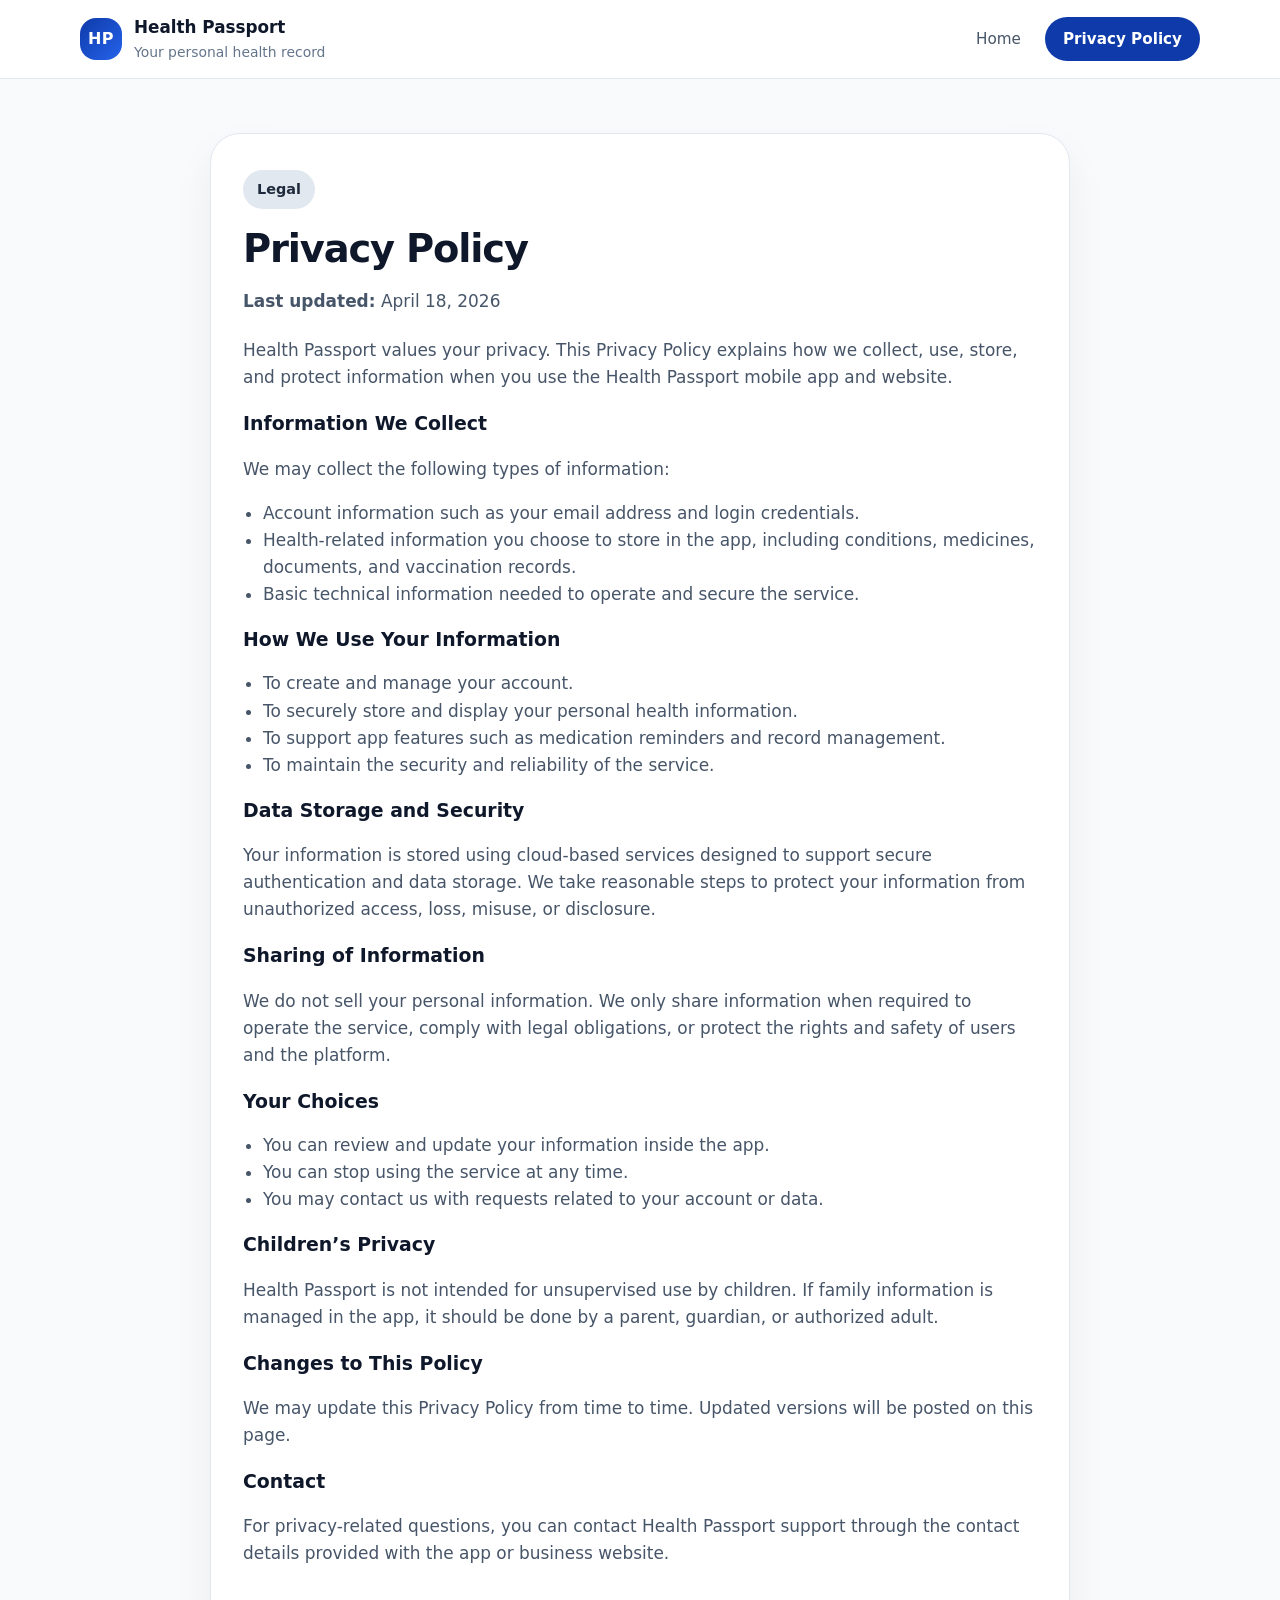
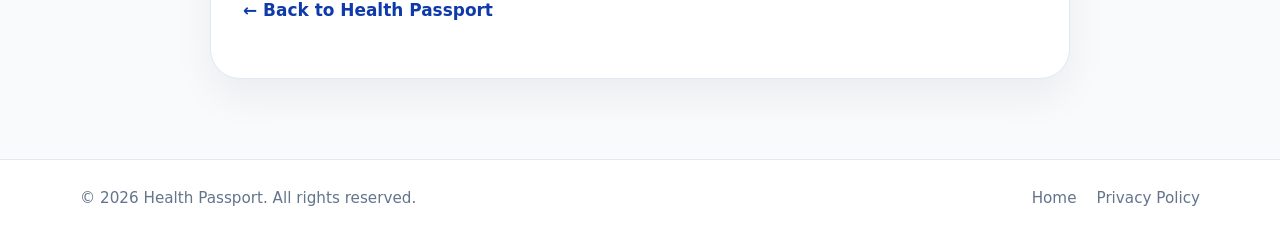
==== privacy.html @ 1b987923 "Add files via upload" ====
<!DOCTYPE html>
<html lang="en">
<head>
  <meta charset="UTF-8" />
  <meta name="viewport" content="width=device-width, initial-scale=1.0"/>
  <title>Privacy Policy | Health Passport</title>
  <meta name="description" content="Privacy Policy for Health Passport." />
  <link rel="stylesheet" href="style.css" />
</head>
<body>
  <header class="site-header">
    <div class="container nav">
      <a href="index.html" class="brand">
        <div class="brand-mark">HP</div>
        <div>
          <div class="brand-name">Health Passport</div>
          <div class="brand-sub">Your personal health record</div>
        </div>
      </a>
      <nav class="nav-links">
        <a href="index.html">Home</a>
        <a href="privacy.html" class="nav-button">Privacy Policy</a>
      </nav>
    </div>
  </header>

  <main class="policy-main">
    <div class="container policy-card">
      <span class="eyebrow dark">Legal</span>
      <h1>Privacy Policy</h1>
      <p class="policy-updated"><strong>Last updated:</strong> April 18, 2026</p>

      <p>
        Health Passport values your privacy. This Privacy Policy explains how we collect,
        use, store, and protect information when you use the Health Passport mobile app and website.
      </p>

      <h2>Information We Collect</h2>
      <p>We may collect the following types of information:</p>
      <ul>
        <li>Account information such as your email address and login credentials.</li>
        <li>Health-related information you choose to store in the app, including conditions, medicines, documents, and vaccination records.</li>
        <li>Basic technical information needed to operate and secure the service.</li>
      </ul>

      <h2>How We Use Your Information</h2>
      <ul>
        <li>To create and manage your account.</li>
        <li>To securely store and display your personal health information.</li>
        <li>To support app features such as medication reminders and record management.</li>
        <li>To maintain the security and reliability of the service.</li>
      </ul>

      <h2>Data Storage and Security</h2>
      <p>
        Your information is stored using cloud-based services designed to support secure
        authentication and data storage. We take reasonable steps to protect your information
        from unauthorized access, loss, misuse, or disclosure.
      </p>

      <h2>Sharing of Information</h2>
      <p>
        We do not sell your personal information. We only share information when required
        to operate the service, comply with legal obligations, or protect the rights and safety
        of users and the platform.
      </p>

      <h2>Your Choices</h2>
      <ul>
        <li>You can review and update your information inside the app.</li>
        <li>You can stop using the service at any time.</li>
        <li>You may contact us with requests related to your account or data.</li>
      </ul>

      <h2>Children’s Privacy</h2>
      <p>
        Health Passport is not intended for unsupervised use by children. If family information
        is managed in the app, it should be done by a parent, guardian, or authorized adult.
      </p>

      <h2>Changes to This Policy</h2>
      <p>
        We may update this Privacy Policy from time to time. Updated versions will be posted on this page.
      </p>

      <h2>Contact</h2>
      <p>
        For privacy-related questions, you can contact Health Passport support through the contact details
        provided with the app or business website.
      </p>

      <p class="back-link"><a href="index.html">← Back to Health Passport</a></p>
    </div>
  </main>

  <footer class="site-footer">
    <div class="container footer-row">
      <div>© 2026 Health Passport. All rights reserved.</div>
      <div class="footer-links">
        <a href="index.html">Home</a>
        <a href="privacy.html">Privacy Policy</a>
      </div>
    </div>
  </footer>
</body>
</html>
---- style.css ----
* {
  box-sizing: border-box;
}

html {
  scroll-behavior: smooth;
}

body {
  margin: 0;
  font-family: Inter, system-ui, -apple-system, BlinkMacSystemFont, "Segoe UI", sans-serif;
  color: #0f172a;
  background: #f8fafc;
  line-height: 1.6;
}

a {
  color: inherit;
  text-decoration: none;
}

.container {
  width: min(1120px, calc(100% - 40px));
  margin: 0 auto;
}

.site-header {
  position: sticky;
  top: 0;
  z-index: 50;
  background: rgba(255, 255, 255, 0.92);
  backdrop-filter: blur(12px);
  border-bottom: 1px solid #e2e8f0;
}

.nav {
  display: flex;
  align-items: center;
  justify-content: space-between;
  min-height: 78px;
  gap: 20px;
}

.brand {
  display: flex;
  align-items: center;
  gap: 12px;
}

.brand-mark {
  width: 42px;
  height: 42px;
  border-radius: 16px;
  display: grid;
  place-items: center;
  background: linear-gradient(135deg, #0f3aa9, #2563eb);
  color: #fff;
  font-weight: 800;
  letter-spacing: 0.02em;
}

.brand-name {
  font-size: 1.05rem;
  font-weight: 700;
}

.brand-sub {
  font-size: 0.87rem;
  color: #64748b;
}

.nav-links {
  display: flex;
  align-items: center;
  gap: 24px;
  color: #475569;
  font-size: 0.95rem;
}

.nav-links a:hover {
  color: #0f172a;
}

.nav-button {
  padding: 10px 18px;
  border-radius: 999px;
  background: #0f3aa9;
  color: #fff !important;
  font-weight: 700;
}

.hero {
  padding: 84px 0 72px;
  background:
    radial-gradient(circle at top right, rgba(37, 99, 235, 0.16), transparent 28%),
    linear-gradient(180deg, #ffffff 0%, #f8fbff 100%);
}

.hero-grid {
  display: grid;
  grid-template-columns: 1.15fr 0.85fr;
  align-items: center;
  gap: 48px;
}

.eyebrow {
  display: inline-block;
  padding: 8px 14px;
  border-radius: 999px;
  background: #dbeafe;
  color: #0f3aa9;
  font-size: 0.9rem;
  font-weight: 700;
  margin-bottom: 18px;
}

.eyebrow.dark {
  background: #e2e8f0;
  color: #1e293b;
}

.hero h1 {
  font-size: clamp(2.5rem, 4.6vw, 4.4rem);
  line-height: 1.08;
  letter-spacing: -0.03em;
  margin: 0 0 18px;
  max-width: 720px;
}

.hero-text,
.section-copy,
.section-head p,
.faq-item p,
.policy-card p,
.policy-card li {
  color: #475569;
  font-size: 1.06rem;
}

.hero-actions {
  display: flex;
  flex-wrap: wrap;
  gap: 14px;
  margin-top: 28px;
}

.primary-btn,
.secondary-btn {
  display: inline-flex;
  align-items: center;
  justify-content: center;
  min-height: 50px;
  padding: 0 22px;
  border-radius: 16px;
  font-weight: 700;
  transition: transform 0.18s ease, opacity 0.18s ease;
}

.primary-btn:hover,
.secondary-btn:hover,
.nav-button:hover {
  transform: translateY(-1px);
  opacity: 0.97;
}

.primary-btn {
  background: linear-gradient(135deg, #0f3aa9, #2563eb);
  color: #fff;
  box-shadow: 0 12px 30px rgba(37, 99, 235, 0.18);
}

.secondary-btn {
  background: #fff;
  color: #0f172a;
  border: 1px solid #cbd5e1;
}

.white-btn {
  background: #fff;
  color: #0f172a;
}

.hero-stats {
  margin-top: 28px;
  display: grid;
  grid-template-columns: repeat(3, minmax(0, 1fr));
  gap: 18px;
  max-width: 640px;
}

.hero-stats div {
  background: rgba(255, 255, 255, 0.78);
  border: 1px solid #e2e8f0;
  border-radius: 20px;
  padding: 16px 18px;
}

.hero-stats strong {
  display: block;
  font-size: 1.08rem;
  margin-bottom: 4px;
}

.hero-stats span {
  color: #64748b;
  font-size: 0.93rem;
}

.phone-wrap {
  position: relative;
  display: flex;
  justify-content: center;
}

.phone-glow {
  position: absolute;
  inset: 20px 10px 0 10px;
  background: radial-gradient(circle, rgba(37, 99, 235, 0.28), rgba(14, 165, 233, 0.12), transparent 70%);
  filter: blur(28px);
}

.phone {
  position: relative;
  width: min(370px, 100%);
  border-radius: 36px;
  background: #fff;
  box-shadow: 0 24px 60px rgba(15, 23, 42, 0.14);
  border: 1px solid #dbeafe;
  overflow: hidden;
}

.phone-top {
  text-align: center;
  padding: 18px 16px;
  font-weight: 700;
  background: #ffffff;
  border-bottom: 1px solid #e2e8f0;
}

.phone-body {
  padding: 20px;
  background: linear-gradient(180deg, #f8fbff 0%, #ffffff 100%);
}

.mini-grid {
  display: grid;
  grid-template-columns: repeat(2, minmax(0, 1fr));
  gap: 14px;
}

.mini-card {
  background: #fff;
  border: 1px solid #e2e8f0;
  border-radius: 22px;
  padding: 16px;
  margin-bottom: 14px;
  box-shadow: 0 10px 24px rgba(15, 23, 42, 0.04);
}

.highlight-card {
  background: linear-gradient(135deg, #0f3aa9, #2563eb);
  color: #fff;
  border: none;
}

.mini-label {
  font-size: 0.86rem;
  opacity: 0.82;
}

.mini-title {
  font-weight: 800;
  margin-top: 4px;
}

.mini-sub {
  font-size: 0.9rem;
  margin-top: 4px;
  opacity: 0.86;
}

.section {
  padding: 82px 0;
}

.section-light {
  background: #ffffff;
  border-top: 1px solid #e2e8f0;
  border-bottom: 1px solid #e2e8f0;
}

.section-dark {
  background: linear-gradient(135deg, #0f172a, #0f3aa9);
  color: #fff;
}

.section-head {
  text-align: center;
  max-width: 760px;
  margin: 0 auto 40px;
}

.section h2,
.section-head h2,
.policy-card h1 {
  font-size: clamp(2rem, 3vw, 3rem);
  line-height: 1.15;
  letter-spacing: -0.03em;
  margin: 0 0 12px;
}

.feature-grid {
  display: grid;
  grid-template-columns: repeat(5, minmax(0, 1fr));
  gap: 20px;
}

.feature-card {
  background: #f8fafc;
  border: 1px solid #e2e8f0;
  border-radius: 28px;
  padding: 26px;
  box-shadow: 0 12px 30px rgba(15, 23, 42, 0.04);
}

.icon-badge {
  width: 46px;
  height: 46px;
  border-radius: 16px;
  display: grid;
  place-items: center;
  background: #dbeafe;
  color: #0f3aa9;
  font-size: 1.6rem;
  margin-bottom: 16px;
}

.feature-card h3,
.faq-item h3,
.policy-card h2 {
  margin: 0 0 8px;
  font-size: 1.18rem;
}

.split {
  display: grid;
  grid-template-columns: 1fr 1fr;
  gap: 36px;
  align-items: start;
}

.trust-list,
.use-cases,
.faq-list {
  display: grid;
  gap: 16px;
}

.trust-item,
.use-case,
.faq-item {
  background: #fff;
  border: 1px solid #e2e8f0;
  border-radius: 22px;
  padding: 20px 22px;
  box-shadow: 0 10px 24px rgba(15, 23, 42, 0.04);
}

.section-dark .use-case {
  background: rgba(255,255,255,0.08);
  border-color: rgba(255,255,255,0.12);
  color: #f8fafc;
}

.section-copy-light {
  color: rgba(255,255,255,0.82);
}

.faq-wrap {
  max-width: 900px;
}

.final-cta {
  padding-top: 0;
}

.final-cta-box {
  background: linear-gradient(135deg, #0f3aa9, #0891b2);
  color: #fff;
  border-radius: 34px;
  padding: 38px 34px;
  display: flex;
  align-items: center;
  justify-content: space-between;
  gap: 24px;
  box-shadow: 0 20px 50px rgba(8, 145, 178, 0.24);
}

.final-cta-box h2 {
  margin-bottom: 10px;
}

.site-footer {
  border-top: 1px solid #e2e8f0;
  background: #fff;
}

.footer-row {
  min-height: 78px;
  display: flex;
  align-items: center;
  justify-content: space-between;
  gap: 18px;
  color: #64748b;
  font-size: 0.95rem;
}

.footer-links {
  display: flex;
  gap: 20px;
}

.footer-links a:hover {
  color: #0f172a;
}

.policy-main {
  padding: 54px 0 80px;
}

.policy-card {
  max-width: 860px;
  background: #fff;
  border: 1px solid #e2e8f0;
  border-radius: 30px;
  padding: 36px 32px;
  box-shadow: 0 18px 40px rgba(15, 23, 42, 0.06);
}

.policy-card ul {
  padding-left: 20px;
}

.policy-updated {
  margin-bottom: 22px;
}

.back-link {
  margin-top: 30px;
  font-weight: 700;
}

.back-link a {
  color: #0f3aa9;
}

@media (max-width: 1100px) {
  .feature-grid {
    grid-template-columns: repeat(3, minmax(0, 1fr));
  }
}

@media (max-width: 860px) {
  .nav {
    flex-direction: column;
    align-items: flex-start;
    padding: 14px 0;
  }

  .nav-links {
    width: 100%;
    flex-wrap: wrap;
    gap: 12px 18px;
  }

  .hero-grid,
  .split,
  .final-cta-box {
    grid-template-columns: 1fr;
    display: grid;
  }

  .hero-stats {
    grid-template-columns: 1fr;
  }

  .feature-grid {
    grid-template-columns: 1fr 1fr;
  }

  .footer-row {
    flex-direction: column;
    align-items: flex-start;
    padding: 18px 0;
  }
}

@media (max-width: 560px) {
  .container {
    width: min(100% - 28px, 1120px);
  }

  .hero {
    padding-top: 56px;
  }

  .feature-grid,
  .mini-grid {
    grid-template-columns: 1fr;
  }

  .primary-btn,
  .secondary-btn,
  .nav-button {
    width: 100%;
  }

  .hero-actions {
    flex-direction: column;
  }

  .phone {
    border-radius: 28px;
  }

  .policy-card {
    padding: 26px 20px;
  }
}
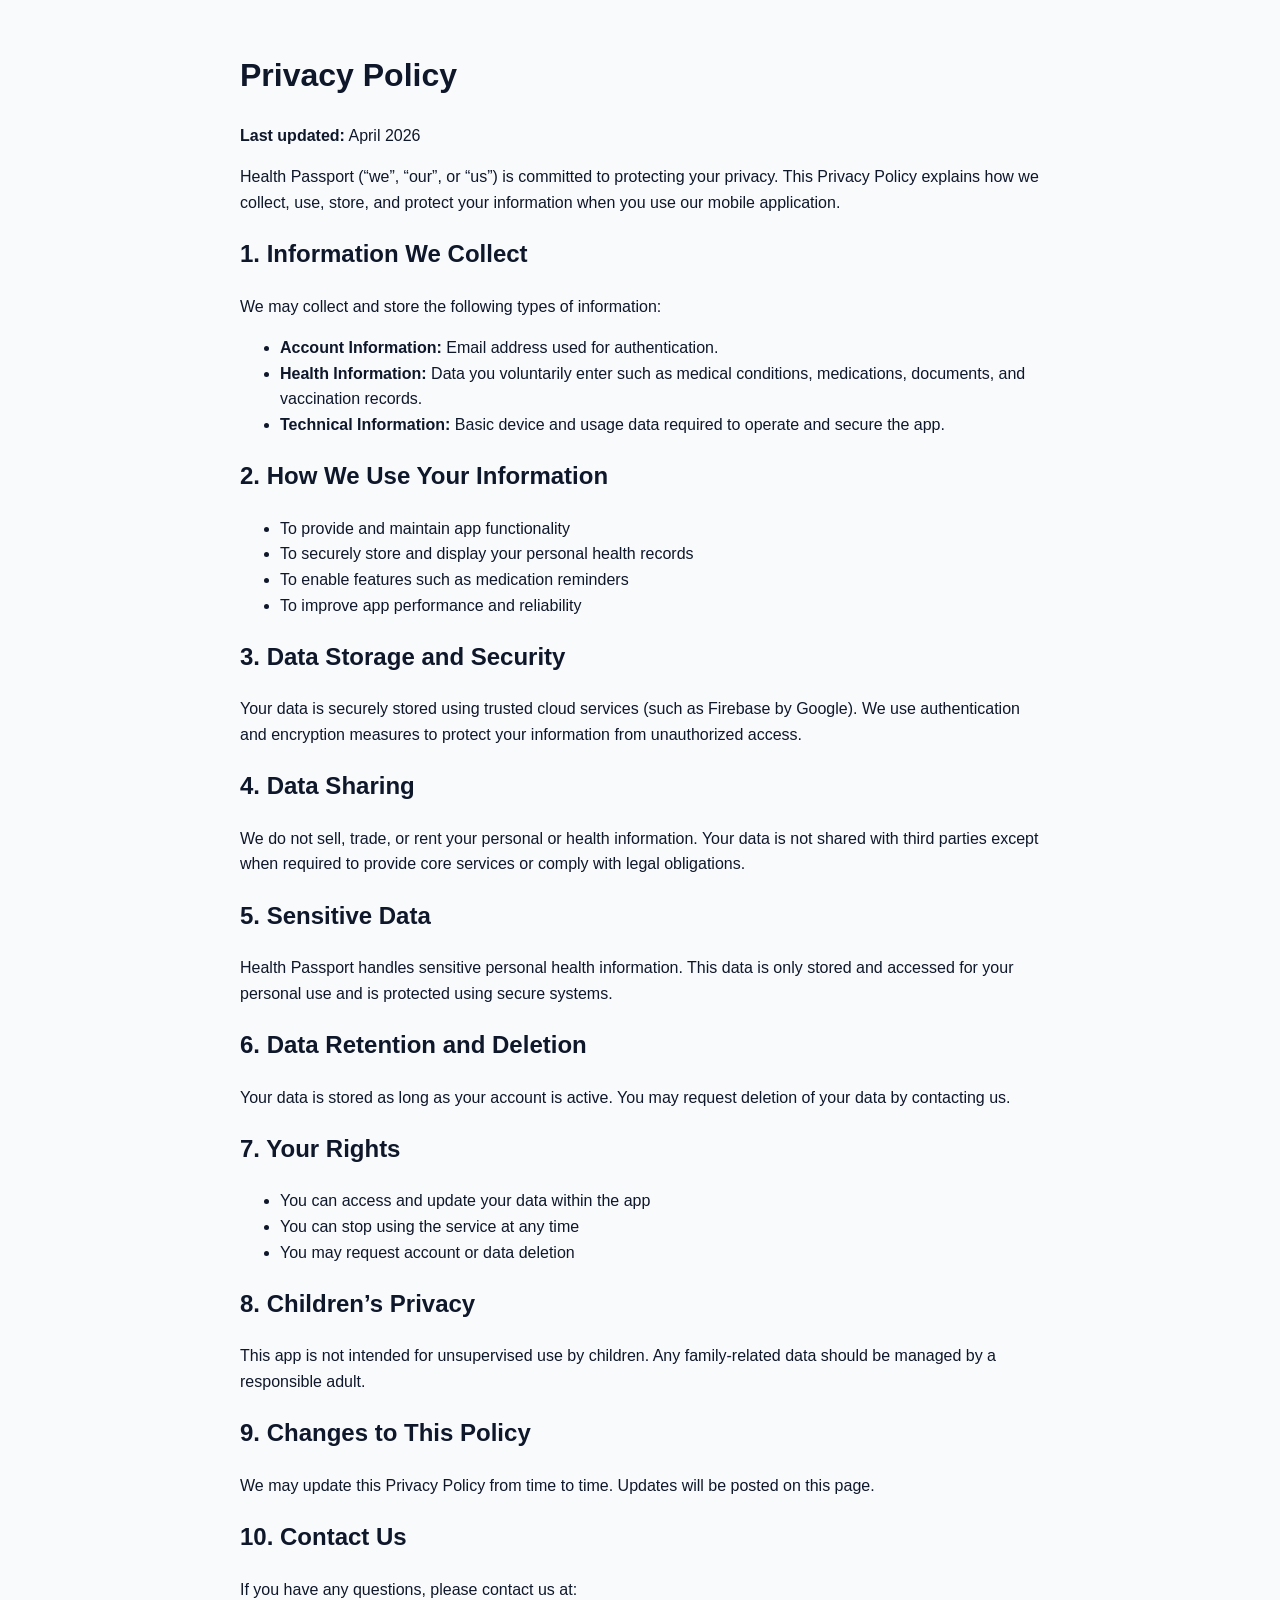
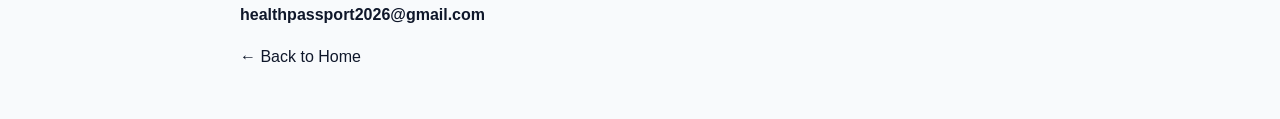
==== commit d86817d6: "Update privacy.html" ====
--- a/privacy.html
+++ b/privacy.html
@@ -4,103 +4,88 @@
   <meta charset="UTF-8" />
   <meta name="viewport" content="width=device-width, initial-scale=1.0"/>
   <title>Privacy Policy | Health Passport</title>
-  <meta name="description" content="Privacy Policy for Health Passport." />
   <link rel="stylesheet" href="style.css" />
 </head>
 <body>
-  <header class="site-header">
-    <div class="container nav">
-      <a href="index.html" class="brand">
-        <div class="brand-mark">HP</div>
-        <div>
-          <div class="brand-name">Health Passport</div>
-          <div class="brand-sub">Your personal health record</div>
-        </div>
-      </a>
-      <nav class="nav-links">
-        <a href="index.html">Home</a>
-        <a href="privacy.html" class="nav-button">Privacy Policy</a>
-      </nav>
-    </div>
-  </header>
 
-  <main class="policy-main">
-    <div class="container policy-card">
-      <span class="eyebrow dark">Legal</span>
-      <h1>Privacy Policy</h1>
-      <p class="policy-updated"><strong>Last updated:</strong> April 18, 2026</p>
+<div style="max-width:800px;margin:50px auto;font-family:Arial;line-height:1.6;">
 
-      <p>
-        Health Passport values your privacy. This Privacy Policy explains how we collect,
-        use, store, and protect information when you use the Health Passport mobile app and website.
-      </p>
+<h1>Privacy Policy</h1>
+<p><strong>Last updated:</strong> April 2026</p>
 
-      <h2>Information We Collect</h2>
-      <p>We may collect the following types of information:</p>
-      <ul>
-        <li>Account information such as your email address and login credentials.</li>
-        <li>Health-related information you choose to store in the app, including conditions, medicines, documents, and vaccination records.</li>
-        <li>Basic technical information needed to operate and secure the service.</li>
-      </ul>
+<p>
+Health Passport (“we”, “our”, or “us”) is committed to protecting your privacy.
+This Privacy Policy explains how we collect, use, store, and protect your information when you use our mobile application.
+</p>
 
-      <h2>How We Use Your Information</h2>
-      <ul>
-        <li>To create and manage your account.</li>
-        <li>To securely store and display your personal health information.</li>
-        <li>To support app features such as medication reminders and record management.</li>
-        <li>To maintain the security and reliability of the service.</li>
-      </ul>
+<h2>1. Information We Collect</h2>
+<p>We may collect and store the following types of information:</p>
+<ul>
+<li><strong>Account Information:</strong> Email address used for authentication.</li>
+<li><strong>Health Information:</strong> Data you voluntarily enter such as medical conditions, medications, documents, and vaccination records.</li>
+<li><strong>Technical Information:</strong> Basic device and usage data required to operate and secure the app.</li>
+</ul>
 
-      <h2>Data Storage and Security</h2>
-      <p>
-        Your information is stored using cloud-based services designed to support secure
-        authentication and data storage. We take reasonable steps to protect your information
-        from unauthorized access, loss, misuse, or disclosure.
-      </p>
+<h2>2. How We Use Your Information</h2>
+<ul>
+<li>To provide and maintain app functionality</li>
+<li>To securely store and display your personal health records</li>
+<li>To enable features such as medication reminders</li>
+<li>To improve app performance and reliability</li>
+</ul>
 
-      <h2>Sharing of Information</h2>
-      <p>
-        We do not sell your personal information. We only share information when required
-        to operate the service, comply with legal obligations, or protect the rights and safety
-        of users and the platform.
-      </p>
+<h2>3. Data Storage and Security</h2>
+<p>
+Your data is securely stored using trusted cloud services (such as Firebase by Google).
+We use authentication and encryption measures to protect your information from unauthorized access.
+</p>
 
-      <h2>Your Choices</h2>
-      <ul>
-        <li>You can review and update your information inside the app.</li>
-        <li>You can stop using the service at any time.</li>
-        <li>You may contact us with requests related to your account or data.</li>
-      </ul>
+<h2>4. Data Sharing</h2>
+<p>
+We do not sell, trade, or rent your personal or health information.
+Your data is not shared with third parties except when required to provide core services or comply with legal obligations.
+</p>
 
-      <h2>Children’s Privacy</h2>
-      <p>
-        Health Passport is not intended for unsupervised use by children. If family information
-        is managed in the app, it should be done by a parent, guardian, or authorized adult.
-      </p>
+<h2>5. Sensitive Data</h2>
+<p>
+Health Passport handles sensitive personal health information.
+This data is only stored and accessed for your personal use and is protected using secure systems.
+</p>
 
-      <h2>Changes to This Policy</h2>
-      <p>
-        We may update this Privacy Policy from time to time. Updated versions will be posted on this page.
-      </p>
+<h2>6. Data Retention and Deletion</h2>
+<p>
+Your data is stored as long as your account is active.
+You may request deletion of your data by contacting us.
+</p>
 
-      <h2>Contact</h2>
-      <p>
-        For privacy-related questions, you can contact Health Passport support through the contact details
-        provided with the app or business website.
-      </p>
+<h2>7. Your Rights</h2>
+<ul>
+<li>You can access and update your data within the app</li>
+<li>You can stop using the service at any time</li>
+<li>You may request account or data deletion</li>
+</ul>
 
-      <p class="back-link"><a href="index.html">← Back to Health Passport</a></p>
-    </div>
-  </main>
+<h2>8. Children’s Privacy</h2>
+<p>
+This app is not intended for unsupervised use by children.
+Any family-related data should be managed by a responsible adult.
+</p>
 
-  <footer class="site-footer">
-    <div class="container footer-row">
-      <div>© 2026 Health Passport. All rights reserved.</div>
-      <div class="footer-links">
-        <a href="index.html">Home</a>
-        <a href="privacy.html">Privacy Policy</a>
-      </div>
-    </div>
-  </footer>
+<h2>9. Changes to This Policy</h2>
+<p>
+We may update this Privacy Policy from time to time.
+Updates will be posted on this page.
+</p>
+
+<h2>10. Contact Us</h2>
+<p>
+If you have any questions, please contact us at:
+<br><strong>healthpassport2026@gmail.com</strong>
+</p>
+
+<p><a href="index.html">← Back to Home</a></p>
+
+</div>
+
 </body>
 </html>
